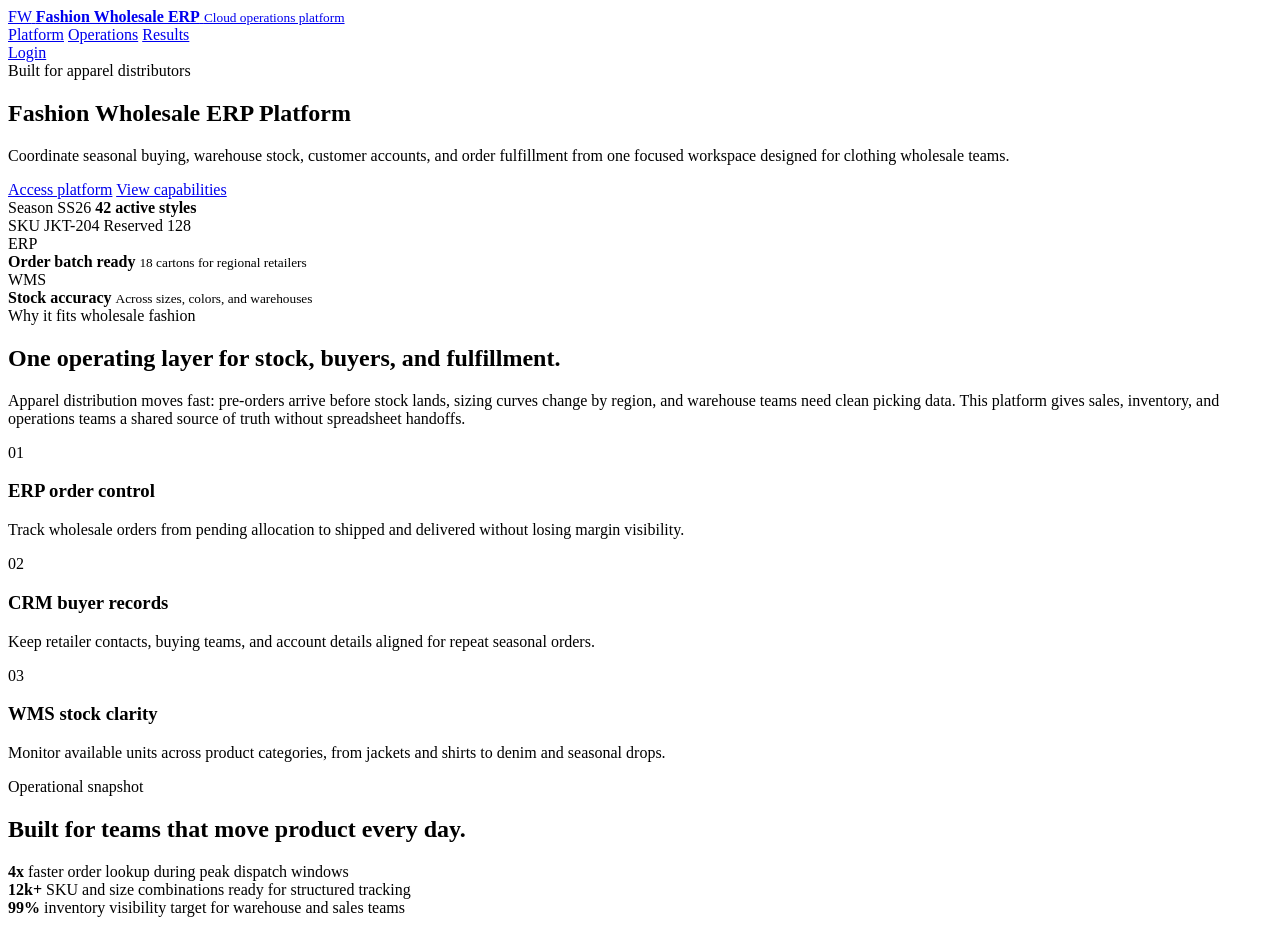
==== frontend/index.html @ f764b6d8 "Initial commit" ====
<!DOCTYPE html>
<html lang="en">
<head>
  <meta charset="UTF-8">
  <meta name="viewport" content="width=device-width, initial-scale=1.0">
  <title>Fashion Wholesale ERP Platform</title>
  <link rel="stylesheet" href="/static/styles.css">
</head>
<body class="marketing-page">
  <header class="marketing-nav">
    <a class="brand-lockup" href="index.html" aria-label="Fashion Wholesale ERP home">
      <span class="brand-mark fashion-mark">FW</span>
      <span>
        <strong>Fashion Wholesale ERP</strong>
        <small>Cloud operations platform</small>
      </span>
    </a>
    <nav class="marketing-links" aria-label="Main navigation">
      <a href="#platform">Platform</a>
      <a href="#operations">Operations</a>
      <a href="#results">Results</a>
    </nav>
    <a class="btn btn-primary nav-login" href="login.html">Login</a>
  </header>

  <main>
    <section class="hero-section">
      <div class="hero-copy">
        <span class="eyebrow">Built for apparel distributors</span>
        <h1>Fashion Wholesale ERP Platform</h1>
        <p>
          Coordinate seasonal buying, warehouse stock, customer accounts, and order fulfillment from one focused workspace designed for clothing wholesale teams.
        </p>
        <div class="hero-actions">
          <a class="btn btn-primary btn-large" href="login.html">Access platform</a>
          <a class="btn btn-ghost btn-large" href="#platform">View capabilities</a>
        </div>
      </div>

      <div class="hero-visual" aria-label="Wholesale operations illustration">
        <div class="rack-card">
          <div class="rack-top">
            <span>Season SS26</span>
            <strong>42 active styles</strong>
          </div>
          <div class="garment-rack">
            <span class="hanger hanger-one"></span>
            <span class="hanger hanger-two"></span>
            <span class="hanger hanger-three"></span>
            <span class="hanger hanger-four"></span>
          </div>
          <div class="scan-row">
            <span>SKU JKT-204</span>
            <span>Reserved 128</span>
          </div>
        </div>
        <div class="floating-card shipment-card">
          <span class="mini-icon">ERP</span>
          <div>
            <strong>Order batch ready</strong>
            <small>18 cartons for regional retailers</small>
          </div>
        </div>
        <div class="floating-card stock-card">
          <span class="mini-icon teal">WMS</span>
          <div>
            <strong>Stock accuracy</strong>
            <small>Across sizes, colors, and warehouses</small>
          </div>
        </div>
      </div>
    </section>

    <section id="platform" class="company-section">
      <div>
        <span class="eyebrow">Why it fits wholesale fashion</span>
        <h2>One operating layer for stock, buyers, and fulfillment.</h2>
      </div>
      <p>
        Apparel distribution moves fast: pre-orders arrive before stock lands, sizing curves change by region, and warehouse teams need clean picking data. This platform gives sales, inventory, and operations teams a shared source of truth without spreadsheet handoffs.
      </p>
    </section>

    <section id="operations" class="feature-grid">
      <article class="feature-card">
        <span class="feature-icon">01</span>
        <h3>ERP order control</h3>
        <p>Track wholesale orders from pending allocation to shipped and delivered without losing margin visibility.</p>
      </article>
      <article class="feature-card">
        <span class="feature-icon">02</span>
        <h3>CRM buyer records</h3>
        <p>Keep retailer contacts, buying teams, and account details aligned for repeat seasonal orders.</p>
      </article>
      <article class="feature-card">
        <span class="feature-icon">03</span>
        <h3>WMS stock clarity</h3>
        <p>Monitor available units across product categories, from jackets and shirts to denim and seasonal drops.</p>
      </article>
    </section>

    <section id="results" class="proof-section">
      <div class="proof-copy">
        <span class="eyebrow">Operational snapshot</span>
        <h2>Built for teams that move product every day.</h2>
      </div>
      <div class="proof-grid">
        <div>
          <strong>4x</strong>
          <span>faster order lookup during peak dispatch windows</span>
        </div>
        <div>
          <strong>12k+</strong>
          <span>SKU and size combinations ready for structured tracking</span>
        </div>
        <div>
          <strong>99%</strong>
          <span>inventory visibility target for warehouse and sales teams</span>
        </div>
      </div>
    </section>
  </main>
</body>
</html>
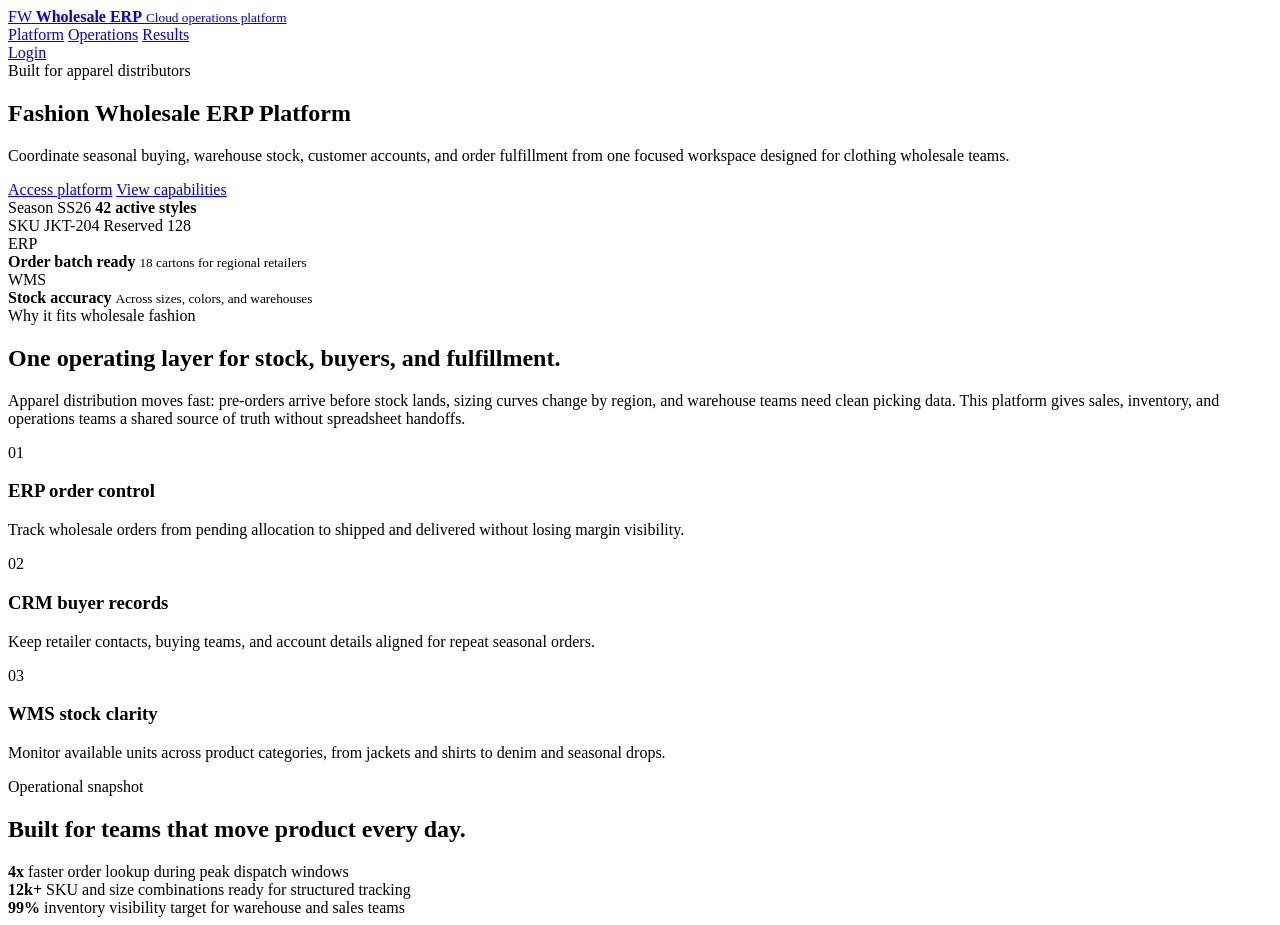
==== commit 9979a28b: "changes" ====
--- a/frontend/index.html
+++ b/frontend/index.html
@@ -11,7 +11,7 @@
     <a class="brand-lockup" href="index.html" aria-label="Fashion Wholesale ERP home">
       <span class="brand-mark fashion-mark">FW</span>
       <span>
-        <strong>Fashion Wholesale ERP</strong>
+        <strong>Wholesale ERP</strong>
         <small>Cloud operations platform</small>
       </span>
     </a>
